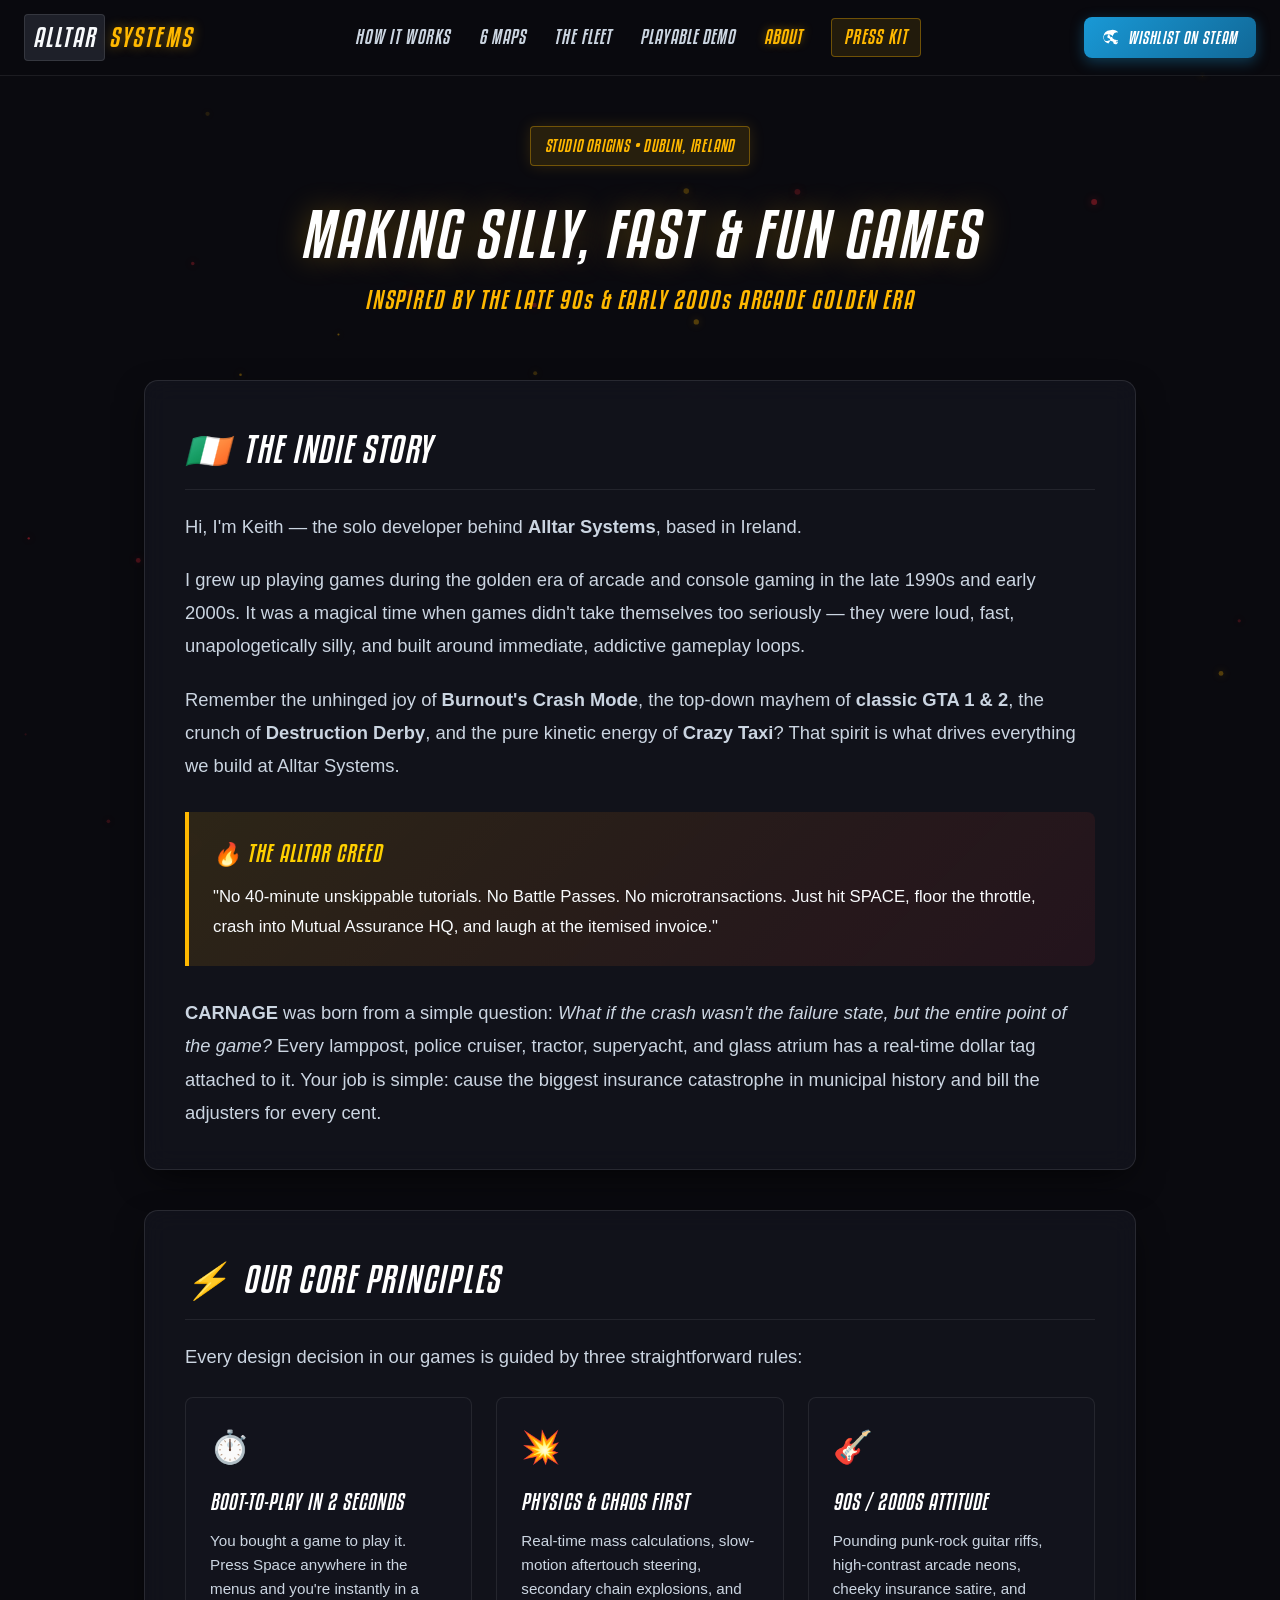
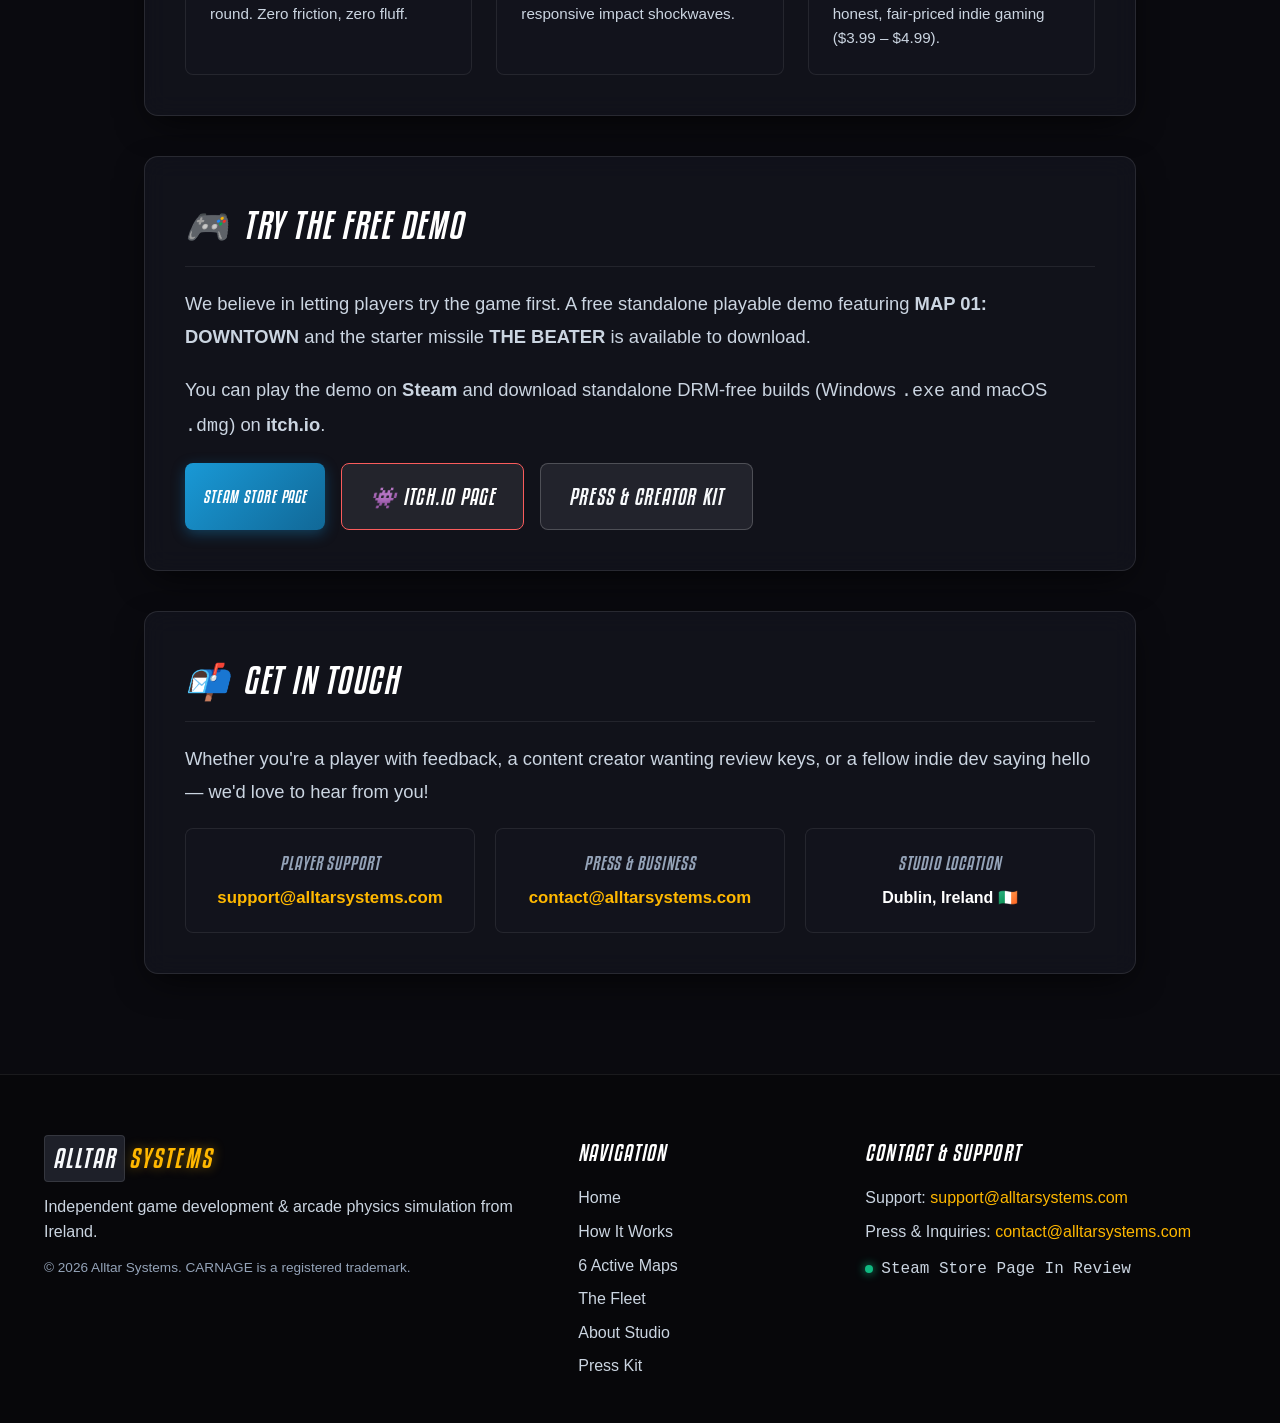
==== about.html @ b7ab9cb7 "Update site: 6 active maps, Downtown/Beater demo details, and new About page" ====
<!DOCTYPE html>
<html lang="en">
<head>
  <meta charset="UTF-8">
  <meta name="viewport" content="width=device-width, initial-scale=1.0">
  <title>About Alltar Systems — Independent Game Studio | Ireland</title>
  <meta name="description" content="Alltar Systems is an independent game studio based in Ireland creating silly, high-velocity, fun arcade games inspired by the golden era of the late 90s and early 2000s.">
  
  <!-- Open Graph / Social Meta -->
  <meta property="og:type" content="website">
  <meta property="og:url" content="https://alltarsystems.com/about.html">
  <meta property="og:title" content="About Alltar Systems — Indie Arcade Game Development in Ireland">
  <meta property="og:description" content="Making silly, nostalgic, high-velocity destruction games inspired by the late 90s and early 2000s.">
  <meta property="og:image" content="assets/screenshots/steam_shot_01_downtown_smash.png">
  
  <!-- Favicon & App Icons -->
  <link rel="icon" type="image/png" href="assets/icon.png">
  <link rel="apple-touch-icon" href="assets/icon.png">
  
  <link rel="stylesheet" href="styles.css">
  <style>
    .about-container {
      max-width: 1040px;
      margin: 50px auto 100px;
      padding: 0 24px;
      position: relative;
      z-index: 1;
    }

    .about-hero {
      text-align: center;
      margin-bottom: 60px;
    }

    .about-title {
      font-size: 3.8rem;
      line-height: 1.05;
      margin: 16px 0;
      color: #fff;
      text-shadow: 0 0 30px rgba(255, 184, 0, 0.3);
    }

    .about-tagline {
      font-family: var(--font-display);
      font-size: 1.5rem;
      font-style: italic;
      color: var(--accent-gold);
      letter-spacing: 0.08em;
      margin-bottom: 20px;
    }

    .about-card {
      background: var(--bg-card);
      border: 1px solid rgba(255, 255, 255, 0.1);
      border-radius: var(--radius-lg);
      padding: 40px;
      margin-bottom: 40px;
      box-shadow: var(--shadow-card);
      backdrop-filter: blur(12px);
    }

    .about-card h2 {
      font-size: 2.2rem;
      color: #fff;
      margin-bottom: 20px;
      display: flex;
      align-items: center;
      gap: 12px;
      border-bottom: 1px solid rgba(255, 255, 255, 0.08);
      padding-bottom: 12px;
    }

    .about-card p {
      color: var(--text-muted);
      font-size: 1.15rem;
      line-height: 1.8;
      margin-bottom: 20px;
    }

    .about-card p:last-child {
      margin-bottom: 0;
    }

    .retro-callout {
      background: linear-gradient(135deg, rgba(255, 184, 0, 0.12), rgba(255, 42, 58, 0.08));
      border-left: 4px solid var(--accent-gold);
      border-radius: 0 var(--radius-md) var(--radius-md) 0;
      padding: 24px;
      margin: 30px 0;
    }

    .retro-callout h3 {
      font-size: 1.4rem;
      color: var(--accent-yellow);
      margin-bottom: 10px;
    }

    .retro-callout p {
      font-size: 1.05rem;
      color: var(--text-main);
      margin: 0;
    }

    .values-grid {
      display: grid;
      grid-template-columns: repeat(auto-fit, minmax(280px, 1fr));
      gap: 24px;
      margin-top: 24px;
    }

    .value-box {
      background: var(--bg-surface);
      border: 1px solid rgba(255, 255, 255, 0.08);
      border-radius: var(--radius-md);
      padding: 24px;
      transition: transform 0.2s ease, border-color 0.2s ease;
    }

    .value-box:hover {
      transform: translateY(-4px);
      border-color: var(--accent-gold);
    }

    .value-icon {
      font-size: 2rem;
      margin-bottom: 12px;
      display: inline-block;
    }

    .value-box h4 {
      font-size: 1.3rem;
      color: #fff;
      margin-bottom: 10px;
    }

    .value-box p {
      font-size: 0.95rem;
      color: var(--text-muted);
      line-height: 1.6;
      margin: 0;
    }

    .contact-grid {
      display: grid;
      grid-template-columns: repeat(auto-fit, minmax(220px, 1fr));
      gap: 20px;
      margin-top: 20px;
    }

    .contact-card {
      background: var(--bg-surface);
      border: 1px solid rgba(255, 255, 255, 0.08);
      border-radius: var(--radius-md);
      padding: 20px;
      text-align: center;
    }

    .contact-card h4 {
      font-size: 1.1rem;
      color: var(--text-dim);
      margin-bottom: 8px;
    }

    .contact-card a {
      color: var(--accent-gold);
      font-weight: 600;
      font-size: 1.05rem;
      text-decoration: none;
    }

    .contact-card a:hover {
      text-decoration: underline;
    }

    @media (max-width: 768px) {
      .about-title { font-size: 2.6rem; }
      .about-card { padding: 24px; }
      .about-card h2 { font-size: 1.7rem; }
    }
  </style>
</head>
<body>

  <!-- Ambient Particle Canvas -->
  <canvas id="ambient-canvas"></canvas>

  <!-- Navigation Bar -->
  <header class="site-header">
    <div class="nav-container">
      <a href="index.html" class="brand-logo">
        <span class="logo-studio">ALLTAR</span><span class="logo-systems">SYSTEMS</span>
      </a>

      <nav class="nav-links">
        <a href="index.html#how-it-works">How It Works</a>
        <a href="index.html#districts">6 Maps</a>
        <a href="index.html#garage">The Fleet</a>
        <a href="index.html#demo">Playable Demo</a>
        <a href="about.html" style="color: var(--accent-gold); text-shadow: 0 0 10px var(--accent-gold-glow);">About</a>
        <a href="presskit.html" class="nav-press">Press Kit</a>
      </nav>

      <div class="nav-cta">
        <a href="https://store.steampowered.com/app/1288244" target="_blank" rel="noopener" class="btn btn-steam-small">
          <svg class="steam-icon" viewBox="0 0 24 24" width="16" height="16" fill="currentColor">
            <path d="M12 2a10 10 0 0 0-10 10c0 4.7 3.2 8.6 7.6 9.7l2.8-4.1c-.2-.5-.3-1-.3-1.6 0-.3 0-.6.1-.9L8 12.8A3.6 3.6 0 0 1 8 12a3.8 3.8 0 0 1 3.8-3.8c2.1 0 3.8 1.7 3.8 3.8 0 .5-.1 1-.3 1.5l3.9 2.7c.3-.1.6-.2 1-.2 1.9 0 3.5 1.6 3.5 3.5 0 1.9-1.6 3.5-3.5 3.5a3.5 3.5 0 0 1-3.5-3.5v-.3L10.7 17a4.9 4.9 0 0 1-2.9 1 5 5 0 0 1-5-5 5 5 0 0 1 5-5c2.6 0 4.8 2 5 4.6l3.5-2.4c.1-.4.2-.7.4-1.1a5.9 5.9 0 0 1 5.8-4.1 6 6 0 0 1 6 6c0 3.2-2.5 5.8-5.6 6l-2.4 3.5A10 10 0 0 0 12 2z"/>
          </svg>
          Wishlist on Steam
        </a>
      </div>
    </div>
  </header>

  <main class="about-container">
    <div class="about-hero">
      <div class="badge-tag">STUDIO ORIGINS • DUBLIN, IRELAND</div>
      <h1 class="about-title">MAKING SILLY, FAST & FUN GAMES</h1>
      <p class="about-tagline">INSPIRED BY THE LATE 90s & EARLY 2000s ARCADE GOLDEN ERA</p>
    </div>

    <!-- The Story -->
    <article class="about-card">
      <h2><span>🇮🇪</span> THE INDIE STORY</h2>
      <p>
        Hi, I'm Keith — the solo developer behind <strong>Alltar Systems</strong>, based in Ireland.
      </p>
      <p>
        I grew up playing games during the golden era of arcade and console gaming in the late 1990s and early 2000s. It was a magical time when games didn't take themselves too seriously — they were loud, fast, unapologetically silly, and built around immediate, addictive gameplay loops.
      </p>
      <p>
        Remember the unhinged joy of <strong>Burnout's Crash Mode</strong>, the top-down mayhem of <strong>classic GTA 1 & 2</strong>, the crunch of <strong>Destruction Derby</strong>, and the pure kinetic energy of <strong>Crazy Taxi</strong>? That spirit is what drives everything we build at Alltar Systems.
      </p>

      <div class="retro-callout">
        <h3>🔥 THE ALLTAR CREED</h3>
        <p>
          "No 40-minute unskippable tutorials. No Battle Passes. No microtransactions. Just hit SPACE, floor the throttle, crash into Mutual Assurance HQ, and laugh at the itemised invoice."
        </p>
      </div>

      <p>
        <strong>CARNAGE</strong> was born from a simple question: <em>What if the crash wasn't the failure state, but the entire point of the game?</em> Every lamppost, police cruiser, tractor, superyacht, and glass atrium has a real-time dollar tag attached to it. Your job is simple: cause the biggest insurance catastrophe in municipal history and bill the adjusters for every cent.
      </p>
    </article>

    <!-- Core Philosophy Grid -->
    <section class="about-card">
      <h2><span>⚡</span> OUR CORE PRINCIPLES</h2>
      <p>Every design decision in our games is guided by three straightforward rules:</p>

      <div class="values-grid">
        <div class="value-box">
          <div class="value-icon">⏱️</div>
          <h4>BOOT-TO-PLAY IN 2 SECONDS</h4>
          <p>You bought a game to play it. Press Space anywhere in the menus and you're instantly in a round. Zero friction, zero fluff.</p>
        </div>

        <div class="value-box">
          <div class="value-icon">💥</div>
          <h4>PHYSICS & CHAOS FIRST</h4>
          <p>Real-time mass calculations, slow-motion aftertouch steering, secondary chain explosions, and responsive impact shockwaves.</p>
        </div>

        <div class="value-box">
          <div class="value-icon">🎸</div>
          <h4>90s / 2000s ATTITUDE</h4>
          <p>Pounding punk-rock guitar riffs, high-contrast arcade neons, cheeky insurance satire, and honest, fair-priced indie gaming ($3.99 – $4.99).</p>
        </div>
      </div>
    </section>

    <!-- Playable Demo Info -->
    <section class="about-card">
      <h2><span>🎮</span> TRY THE FREE DEMO</h2>
      <p>
        We believe in letting players try the game first. A free standalone playable demo featuring <strong>MAP 01: DOWNTOWN</strong> and the starter missile <strong>THE BEATER</strong> is available to download.
      </p>
      <p>
        You can play the demo on <strong>Steam</strong> and download standalone DRM-free builds (Windows <code>.exe</code> and macOS <code>.dmg</code>) on <strong>itch.io</strong>.
      </p>
      <div style="display: flex; gap: 16px; margin-top: 20px; flex-wrap: wrap;">
        <a href="https://store.steampowered.com/app/1288244" target="_blank" rel="noopener" class="btn btn-steam-small">
          Steam Store Page
        </a>
        <a href="https://alltarsystems.itch.io/carnage" target="_blank" rel="noopener" class="btn btn-secondary" style="border-color: #fa5c5c; color: #fff;">
          👾 itch.io Page
        </a>
        <a href="presskit.html" class="btn btn-secondary">
          Press & Creator Kit
        </a>
      </div>
    </section>

    <!-- Studio Contact -->
    <section class="about-card">
      <h2><span>📬</span> GET IN TOUCH</h2>
      <p>Whether you're a player with feedback, a content creator wanting review keys, or a fellow indie dev saying hello — we'd love to hear from you!</p>

      <div class="contact-grid">
        <div class="contact-card">
          <h4>Player Support</h4>
          <a href="mailto:support@alltarsystems.com">support@alltarsystems.com</a>
        </div>
        <div class="contact-card">
          <h4>Press & Business</h4>
          <a href="mailto:contact@alltarsystems.com">contact@alltarsystems.com</a>
        </div>
        <div class="contact-card">
          <h4>Studio Location</h4>
          <span style="color: #fff; font-weight: 600;">Dublin, Ireland 🇮🇪</span>
        </div>
      </div>
    </section>
  </main>

  <!-- Footer -->
  <footer class="site-footer">
    <div class="container footer-content">
      <div class="footer-brand">
        <div class="brand-logo">
          <span class="logo-studio">ALLTAR</span><span class="logo-systems">SYSTEMS</span>
        </div>
        <p class="footer-tagline">Independent game development & arcade physics simulation from Ireland.</p>
        <p class="footer-legal">© 2026 Alltar Systems. CARNAGE is a registered trademark.</p>
      </div>

      <div class="footer-links">
        <h4>Navigation</h4>
        <a href="index.html">Home</a>
        <a href="index.html#how-it-works">How It Works</a>
        <a href="index.html#districts">6 Active Maps</a>
        <a href="index.html#garage">The Fleet</a>
        <a href="about.html">About Studio</a>
        <a href="presskit.html">Press Kit</a>
      </div>

      <div class="footer-contact">
        <h4>Contact & Support</h4>
        <p>Support: <a href="mailto:support@alltarsystems.com">support@alltarsystems.com</a></p>
        <p>Press & Inquiries: <a href="mailto:contact@alltarsystems.com">contact@alltarsystems.com</a></p>
        <p class="status-indicator"><span class="status-dot"></span> Steam Store Page In Review</p>
      </div>
    </div>
  </footer>

  <script src="script.js"></script>
</body>
</html>
---- styles.css ----
/* ==========================================================================
   CARNAGE & ALLTAR SYSTEMS — Master Stylesheet
   Burnout 3: Takedown High-Octane Arcade Aesthetic (Kenyan Coffee)
   ========================================================================== */

/* Local & Web Font Declarations */
@font-face {
  font-family: 'Kenyan Coffee';
  src: url('assets/fonts/Kenyan Coffee Rg It.otf') format('opentype');
  font-weight: 700;
  font-style: italic;
  font-display: swap;
}

@import url('https://fonts.cdnfonts.com/css/kenyan-coffee');
@import url('https://fonts.googleapis.com/css2?family=Chakra+Petch:ital,wght@0,400;0,600;0,700;1,700&family=Inter:wght@300;400;500;600;700;800&family=JetBrains+Mono:wght@400;700;800&display=swap');

:root {
  --bg-primary: #0a0a0f;
  --bg-surface: #12131c;
  --bg-surface-hover: #191b26;
  --bg-card: rgba(18, 19, 28, 0.9);
  --bg-glass: rgba(15, 16, 24, 0.85);
  
  --accent-gold: #ffb800;
  --accent-gold-glow: rgba(255, 184, 0, 0.45);
  --accent-yellow: #ffd000;
  --accent-red: #ff2a3a;
  --accent-red-glow: rgba(255, 42, 58, 0.4);
  --accent-steam: #66c0f4;
  --accent-steam-btn: #1999d6;
  --accent-green: #10b981;
  
  --text-main: #f8fafc;
  --text-muted: #cbd5e1;
  --text-dim: #94a3b8;
  
  --font-display: 'Kenyan Coffee', 'Chakra Petch', 'Impact', sans-serif;
  --font-body: 'Inter', -apple-system, BlinkMacSystemFont, sans-serif;
  --font-mono: 'JetBrains Mono', monospace;
  
  --radius-sm: 4px;
  --radius-md: 8px;
  --radius-lg: 14px;
  --radius-xl: 20px;
  
  --shadow-card: 0 12px 36px -10px rgba(0, 0, 0, 0.8);
  --shadow-glow-red: 0 0 30px var(--accent-red-glow);
  --shadow-glow-gold: 0 0 30px var(--accent-gold-glow);
}

/* Reset & Base Setup */
*, *::before, *::after {
  box-sizing: border-box;
  margin: 0;
  padding: 0;
}

html {
  scroll-behavior: smooth;
  background-color: var(--bg-primary);
  color: var(--text-main);
  font-family: var(--font-body);
  line-height: 1.6;
}

body {
  overflow-x: hidden;
  position: relative;
  min-height: 100vh;
}

/* Ambient Canvas */
#ambient-canvas {
  position: fixed;
  top: 0;
  left: 0;
  width: 100vw;
  height: 100vh;
  pointer-events: none;
  z-index: 0;
  opacity: 0.5;
}

/* Typography Helpers - Burnout 3 Slanted Arcade Style */
h1, h2, h3, h4, .brand-logo, .badge-tag, .btn, .section-badge, .district-header, .receipt-brand, .receipt-stamp, .step-num, .garage-badge {
  font-family: var(--font-display);
  font-style: italic;
  letter-spacing: 0.05em;
  font-weight: 700;
  text-transform: uppercase;
}

a {
  color: inherit;
  text-decoration: none;
  transition: all 0.2s ease;
}

.container {
  max-width: 1240px;
  margin: 0 auto;
  padding: 0 24px;
  position: relative;
  z-index: 1;
}

/* ==========================================================================
   Header & Navigation
   ========================================================================== */
.site-header {
  position: sticky;
  top: 0;
  width: 100%;
  background: rgba(10, 10, 15, 0.92);
  backdrop-filter: blur(14px);
  -webkit-backdrop-filter: blur(14px);
  border-bottom: 1px solid rgba(255, 255, 255, 0.08);
  z-index: 100;
  padding: 14px 0;
}

.nav-container {
  max-width: 1280px;
  margin: 0 auto;
  padding: 0 24px;
  display: flex;
  align-items: center;
  justify-content: space-between;
}

.brand-logo {
  display: flex;
  align-items: center;
  font-size: 1.6rem;
  letter-spacing: 0.08em;
  font-style: italic;
}

.logo-studio {
  color: var(--text-main);
  padding: 2px 8px;
  background: #1e2029;
  border-radius: var(--radius-sm);
  margin-right: 4px;
  border: 1px solid rgba(255,255,255,0.1);
}

.logo-systems {
  color: var(--accent-gold);
  text-shadow: 0 0 12px var(--accent-gold-glow);
}

.nav-links {
  display: flex;
  gap: 28px;
  align-items: center;
}

.nav-links a {
  font-family: var(--font-display);
  font-style: italic;
  font-size: 1.15rem;
  letter-spacing: 0.06em;
  color: var(--text-muted);
  text-transform: uppercase;
}

.nav-links a:hover {
  color: var(--accent-gold);
  text-shadow: 0 0 10px var(--accent-gold-glow);
}

.nav-press {
  padding: 4px 12px;
  border: 1px solid rgba(255, 184, 0, 0.35);
  border-radius: var(--radius-sm);
  color: var(--accent-gold) !important;
  background: rgba(255, 184, 0, 0.1);
}

/* ==========================================================================
   Buttons & CTAs
   ========================================================================== */
.btn {
  display: inline-flex;
  align-items: center;
  justify-content: center;
  gap: 10px;
  font-family: var(--font-display);
  font-style: italic;
  font-weight: 700;
  font-size: 1.2rem;
  letter-spacing: 0.06em;
  text-transform: uppercase;
  border-radius: var(--radius-md);
  border: none;
  cursor: pointer;
  padding: 12px 24px;
  transition: transform 0.15s ease, box-shadow 0.2s ease, background-color 0.2s ease;
}

.btn:active {
  transform: scale(0.98);
}

.btn-steam-small {
  background: linear-gradient(135deg, #1999d6 0%, #116897 100%);
  color: #fff;
  padding: 8px 18px;
  font-size: 1rem;
  box-shadow: 0 4px 14px rgba(25, 153, 214, 0.35);
}

.btn-steam-small:hover {
  background: linear-gradient(135deg, #23abed 0%, #157bb3 100%);
  box-shadow: 0 6px 20px rgba(25, 153, 214, 0.55);
  transform: translateY(-2px);
}

.btn-steam-large {
  background: linear-gradient(135deg, #1999d6 0%, #0d547b 100%);
  color: #fff;
  padding: 16px 36px;
  font-size: 1.5rem;
  border-radius: var(--radius-md);
  box-shadow: 0 8px 25px rgba(25, 153, 214, 0.45);
  border: 1px solid rgba(102, 192, 244, 0.4);
}

.btn-steam-large:hover {
  background: linear-gradient(135deg, #2bb7fc 0%, #157cb4 100%);
  box-shadow: 0 10px 30px rgba(25, 153, 214, 0.65);
  transform: translateY(-3px);
}

.btn-secondary {
  background: rgba(255, 255, 255, 0.08);
  border: 1px solid rgba(255, 255, 255, 0.2);
  color: var(--text-main);
  padding: 16px 28px;
  font-size: 1.3rem;
}

.btn-secondary:hover {
  background: rgba(255, 255, 255, 0.15);
  border-color: rgba(255, 255, 255, 0.35);
  transform: translateY(-3px);
}

/* ==========================================================================
   Hero Section
   ========================================================================== */
.hero-section {
  padding: 70px 24px 90px;
  max-width: 1280px;
  margin: 0 auto;
  display: grid;
  grid-template-columns: 1.15fr 0.85fr;
  gap: 50px;
  align-items: center;
  position: relative;
  z-index: 1;
}

.hero-content {
  display: flex;
  flex-direction: column;
  align-items: flex-start;
}

.badge-tag {
  display: inline-block;
  font-size: 1rem;
  color: var(--accent-gold);
  background: rgba(255, 184, 0, 0.12);
  border: 1px solid rgba(255, 184, 0, 0.35);
  padding: 6px 14px;
  border-radius: var(--radius-sm);
  margin-bottom: 20px;
  box-shadow: 0 0 15px rgba(255, 184, 0, 0.15);
}

.hero-title {
  font-size: clamp(4.5rem, 10vw, 7.5rem);
  line-height: 0.9;
  margin-bottom: 14px;
  letter-spacing: 0.04em;
  font-style: italic;
}

.title-carnage {
  background: linear-gradient(180deg, #ffffff 15%, #ff2a3a 90%);
  -webkit-background-clip: text;
  -webkit-text-fill-color: transparent;
  filter: drop-shadow(0 0 35px var(--accent-red-glow));
}

.hero-tagline {
  font-family: var(--font-display);
  font-style: italic;
  font-size: 1.8rem;
  font-weight: 700;
  color: var(--accent-gold);
  letter-spacing: 0.1em;
  margin-bottom: 18px;
  text-shadow: 0 0 15px var(--accent-gold-glow);
}

.hero-subtitle {
  font-size: 1.2rem;
  color: var(--text-muted);
  line-height: 1.7;
  margin-bottom: 32px;
  max-width: 600px;
}

.highlight-punch {
  display: block;
  margin-top: 8px;
  color: #fff;
  font-weight: 700;
}

.hero-actions {
  display: flex;
  flex-wrap: wrap;
  gap: 16px;
  margin-bottom: 36px;
}

.hero-platforms {
  display: flex;
  align-items: center;
  gap: 10px;
  font-size: 0.9rem;
  color: var(--text-dim);
  flex-wrap: wrap;
}

.platform-chip {
  background: var(--bg-surface);
  border: 1px solid rgba(255, 255, 255, 0.1);
  padding: 4px 12px;
  border-radius: var(--radius-sm);
  color: var(--text-main);
  font-weight: 600;
}

/* Hero Media & Receipt Stack */
.hero-media-wrap {
  display: flex;
  flex-direction: column;
  gap: 20px;
  perspective: 1000px;
}

.hero-gif-card {
  position: relative;
  background: #000;
  border-radius: var(--radius-lg);
  overflow: hidden;
  border: 1px solid rgba(255, 184, 0, 0.4);
  box-shadow: 0 15px 40px rgba(0, 0, 0, 0.8), 0 0 25px rgba(255, 42, 58, 0.25);
}

.hero-gif-img {
  width: 100%;
  display: block;
  aspect-ratio: 16 / 10;
  object-fit: cover;
}

.hero-gif-badge {
  position: absolute;
  top: 12px;
  left: 12px;
  background: rgba(10, 10, 15, 0.88);
  backdrop-filter: blur(8px);
  border: 1px solid var(--accent-gold);
  color: var(--accent-gold);
  font-family: var(--font-display);
  font-style: italic;
  font-size: 0.95rem;
  padding: 4px 12px;
  border-radius: var(--radius-sm);
  letter-spacing: 0.05em;
}

/* Receipt Hologram */
.receipt-card {
  background: #fcfaf5;
  color: #1a1a1a;
  font-family: var(--font-mono);
  padding: 24px 22px;
  border-radius: var(--radius-sm);
  box-shadow: 0 15px 40px rgba(0,0,0,0.8);
  position: relative;
  border: 1px dashed #d1d5db;
  transform: rotate(1.5deg);
  transition: transform 0.3s ease;
}

.receipt-card:hover {
  transform: rotate(0deg) scale(1.01);
}

.receipt-header {
  text-align: center;
  border-bottom: 2px dashed #9ca3af;
  padding-bottom: 12px;
  margin-bottom: 14px;
}

.receipt-brand {
  font-size: 1.45rem;
  color: #111;
}

.receipt-sub {
  font-size: 0.8rem;
  color: #64748b;
  font-weight: 700;
}

.receipt-body {
  font-size: 0.9rem;
}

.receipt-line {
  display: flex;
  justify-content: space-between;
  margin-bottom: 6px;
  font-weight: 600;
}

.receipt-line.highlight {
  font-weight: 800;
  color: #b91c1c;
}

.receipt-divider {
  border-bottom: 2px solid #1a1a1a;
  margin: 12px 0 8px;
}

.receipt-line.total {
  font-size: 1.25rem;
  font-weight: 800;
  color: #000;
}

.receipt-stamp {
  position: absolute;
  bottom: 20px;
  right: 15px;
  border: 3px solid #b91c1c;
  color: #b91c1c;
  font-size: 1.45rem;
  padding: 4px 12px;
  transform: rotate(-10deg);
  border-radius: var(--radius-sm);
  background: rgba(255, 255, 255, 0.95);
  box-shadow: 0 0 12px rgba(185, 28, 28, 0.25);
}

/* ==========================================================================
   Section Global Headers
   ========================================================================== */
.section {
  padding: 85px 0;
  position: relative;
  z-index: 1;
}

.section-badge {
  color: var(--accent-gold);
  font-size: 1.15rem;
  letter-spacing: 0.1em;
  margin-bottom: 8px;
}

.section-title {
  font-size: clamp(2.5rem, 5vw, 3.8rem);
  line-height: 1;
  margin-bottom: 14px;
}

.section-subtitle {
  font-size: 1.2rem;
  color: var(--text-muted);
  max-width: 720px;
  margin-bottom: 48px;
  line-height: 1.6;
}

/* ==========================================================================
   3-Step Game Loop Section
   ========================================================================== */
.loop-grid {
  display: grid;
  grid-template-columns: repeat(auto-fit, minmax(300px, 1fr));
  gap: 24px;
  margin-bottom: 60px;
}

.loop-card {
  background: var(--bg-card);
  border: 1px solid rgba(255, 255, 255, 0.08);
  border-radius: var(--radius-lg);
  padding: 32px 28px;
  position: relative;
  transition: transform 0.25s ease, border-color 0.25s ease;
}

.loop-card:hover {
  transform: translateY(-5px);
  border-color: var(--accent-gold);
  box-shadow: 0 15px 30px rgba(0, 0, 0, 0.6);
}

.step-num {
  font-size: 2.2rem;
  color: var(--accent-gold);
  line-height: 1;
  margin-bottom: 12px;
}

.loop-card h3 {
  font-size: 1.55rem;
  color: #fff;
  margin-bottom: 12px;
}

.loop-card p {
  color: var(--text-muted);
  font-size: 1rem;
  line-height: 1.6;
}

/* ==========================================================================
   Pillars Grid (With Gameplay GIFs)
   ========================================================================== */
.pillars-grid {
  display: grid;
  grid-template-columns: repeat(auto-fit, minmax(320px, 1fr));
  gap: 28px;
}

.pillar-card {
  background: var(--bg-card);
  border: 1px solid rgba(255, 255, 255, 0.08);
  padding: 20px;
  border-radius: var(--radius-lg);
  transition: transform 0.25s ease, border-color 0.25s ease, box-shadow 0.25s ease;
  display: flex;
  flex-direction: column;
}

.pillar-card:hover {
  transform: translateY(-5px);
  border-color: rgba(255, 184, 0, 0.4);
  background: var(--bg-surface-hover);
  box-shadow: 0 15px 30px rgba(0, 0, 0, 0.6), 0 0 20px rgba(255, 184, 0, 0.15);
}

.pillar-media {
  width: 100%;
  border-radius: var(--radius-md);
  overflow: hidden;
  margin-bottom: 18px;
  background: #000;
  border: 1px solid rgba(255, 255, 255, 0.06);
  aspect-ratio: 16 / 10;
}

.pillar-gif {
  width: 100%;
  height: 100%;
  object-fit: cover;
  display: block;
}

.pillar-card h3 {
  font-size: 1.6rem;
  margin-bottom: 10px;
  color: #fff;
  line-height: 1.1;
}

.pillar-card p {
  color: var(--text-muted);
  font-size: 1.02rem;
  line-height: 1.6;
}

/* ==========================================================================
   Garage Showcase (Screenshot-First)
   ========================================================================== */
.garage-feature-card {
  background: var(--bg-card);
  border: 1px solid rgba(255, 255, 255, 0.1);
  border-radius: var(--radius-xl);
  overflow: hidden;
  display: grid;
  grid-template-columns: 1.1fr 0.9fr;
  box-shadow: var(--shadow-card);
  align-items: center;
}

.garage-feature-media {
  position: relative;
  background: #000;
  height: 100%;
  min-height: 380px;
}

.garage-feature-img {
  width: 100%;
  height: 100%;
  object-fit: cover;
  display: block;
}

.garage-media-tag {
  position: absolute;
  bottom: 16px;
  left: 16px;
  background: rgba(10, 10, 15, 0.88);
  backdrop-filter: blur(8px);
  border: 1px solid var(--accent-gold);
  color: var(--accent-gold);
  font-family: var(--font-display);
  font-style: italic;
  font-size: 0.95rem;
  padding: 6px 14px;
  border-radius: var(--radius-sm);
}

.garage-feature-details {
  padding: 40px 36px;
}

.garage-badge {
  color: var(--accent-gold);
  font-size: 1rem;
  margin-bottom: 8px;
}

.garage-feature-details h3 {
  font-size: 2.2rem;
  color: #fff;
  margin-bottom: 16px;
  line-height: 1.1;
}

.garage-feature-details p {
  color: var(--text-muted);
  font-size: 1.05rem;
  line-height: 1.6;
  margin-bottom: 20px;
}

.fleet-highlights {
  list-style: none;
  margin-bottom: 28px;
  display: flex;
  flex-direction: column;
  gap: 12px;
}

.fleet-highlights li {
  font-size: 1rem;
  color: var(--text-muted);
  line-height: 1.5;
  padding-left: 20px;
  position: relative;
}

.fleet-highlights li::before {
  content: '⚡';
  position: absolute;
  left: 0;
  top: 0;
  color: var(--accent-gold);
}

.fleet-highlights strong {
  color: #fff;
}

.fleet-highlights em {
  color: var(--accent-yellow);
}

/* ==========================================================================
   Districts / Campaign Section (With Gameplay GIFs)
   ========================================================================== */
.districts-grid {
  display: grid;
  grid-template-columns: repeat(auto-fit, minmax(340px, 1fr));
  gap: 28px;
}

.district-card {
  background: var(--bg-card);
  border: 1px solid rgba(255, 255, 255, 0.08);
  border-radius: var(--radius-lg);
  overflow: hidden;
  transition: transform 0.25s ease, border-color 0.25s ease;
  display: flex;
  flex-direction: column;
}

.district-card:hover {
  transform: translateY(-5px);
  border-color: rgba(255, 42, 58, 0.4);
  box-shadow: 0 15px 30px rgba(0, 0, 0, 0.6), 0 0 25px rgba(255, 42, 58, 0.15);
}

.district-img-wrap {
  width: 100%;
  aspect-ratio: 16 / 10;
  overflow: hidden;
  background: #000;
  position: relative;
}

.district-img {
  width: 100%;
  height: 100%;
  object-fit: cover;
  display: block;
}

.district-content {
  padding: 24px;
}

.district-header {
  color: var(--accent-red);
  font-size: 1.1rem;
  letter-spacing: 0.1em;
  margin-bottom: 6px;
}

.district-card h3 {
  font-size: 1.9rem;
  color: #fff;
  margin-bottom: 12px;
  line-height: 1.1;
}

.district-card p {
  color: var(--text-muted);
  font-size: 1rem;
  line-height: 1.6;
}

.district-card.locked {
  background: rgba(18, 19, 28, 0.6);
  border-style: dashed;
}

.locked-preview {
  position: relative;
}

.blur-bg {
  filter: blur(4px) brightness(0.4);
}

.locked-overlay-text {
  position: absolute;
  inset: 0;
  display: flex;
  flex-direction: column;
  align-items: center;
  justify-content: center;
  gap: 8px;
  text-align: center;
  padding: 20px;
}

.locked-icon {
  font-size: 2.2rem;
}

.locked-overlay-text h4 {
  font-size: 1.4rem;
  color: var(--accent-gold);
}

/* ==========================================================================
   FAQ Section
   ========================================================================== */
.faq-accordion {
  max-width: 840px;
  display: flex;
  flex-direction: column;
  gap: 14px;
}

.faq-item {
  background: var(--bg-card);
  border: 1px solid rgba(255, 255, 255, 0.08);
  border-radius: var(--radius-md);
  overflow: hidden;
}

.faq-question {
  width: 100%;
  padding: 20px 24px;
  text-align: left;
  background: none;
  border: none;
  color: #fff;
  font-family: var(--font-display);
  font-style: italic;
  font-size: 1.45rem;
  cursor: pointer;
  display: flex;
  justify-content: space-between;
  align-items: center;
  transition: color 0.2s ease;
}

.faq-question:hover {
  color: var(--accent-gold);
}

.faq-answer {
  padding: 0 24px 20px;
  color: var(--text-muted);
  font-size: 1.05rem;
  line-height: 1.7;
}

/* ==========================================================================
   CTA Banner
   ========================================================================== */
.cta-banner {
  padding: 80px 0 100px;
}

.cta-box {
  background: linear-gradient(135deg, rgba(255, 42, 58, 0.15) 0%, rgba(255, 184, 0, 0.15) 100%);
  border: 1px solid rgba(255, 184, 0, 0.4);
  border-radius: var(--radius-xl);
  padding: 60px 40px;
  text-align: center;
  box-shadow: 0 20px 50px rgba(0, 0, 0, 0.8), 0 0 35px var(--accent-red-glow);
}

.cta-box h2 {
  font-size: clamp(2.5rem, 5vw, 4.2rem);
  margin-bottom: 16px;
}

.cta-box p {
  color: var(--text-muted);
  font-size: 1.25rem;
  max-width: 620px;
  margin: 0 auto 36px;
}

/* ==========================================================================
   Footer
   ========================================================================== */
.site-footer {
  border-top: 1px solid rgba(255, 255, 255, 0.08);
  background: #07070a;
  padding: 60px 0 40px;
}

.footer-content {
  display: grid;
  grid-template-columns: 2fr 1fr 1.5fr;
  gap: 40px;
}

.footer-brand .brand-logo {
  margin-bottom: 12px;
}

.footer-tagline {
  color: var(--text-muted);
  font-size: 1rem;
  margin-bottom: 12px;
}

.footer-legal {
  color: var(--text-dim);
  font-size: 0.85rem;
}

.footer-links h4, .footer-contact h4 {
  font-size: 1.35rem;
  color: #fff;
  margin-bottom: 16px;
}

.footer-links a {
  display: block;
  color: var(--text-muted);
  margin-bottom: 8px;
  font-size: 1rem;
}

.footer-links a:hover {
  color: var(--accent-gold);
}

.footer-contact p {
  color: var(--text-muted);
  margin-bottom: 8px;
  font-size: 1rem;
}

.footer-contact a {
  color: var(--accent-gold);
}

.status-indicator {
  display: flex;
  align-items: center;
  gap: 8px;
  font-family: var(--font-mono);
  font-size: 0.9rem;
  color: var(--text-muted);
  margin-top: 12px;
}

.status-dot {
  width: 8px;
  height: 8px;
  border-radius: 50%;
  background: var(--accent-green);
  box-shadow: 0 0 10px var(--accent-green);
}

/* Responsive Breakpoints */
@media (max-width: 960px) {
  .hero-section {
    grid-template-columns: 1fr;
    gap: 40px;
  }
  .garage-feature-card {
    grid-template-columns: 1fr;
  }
  .footer-content {
    grid-template-columns: 1fr;
  }
}
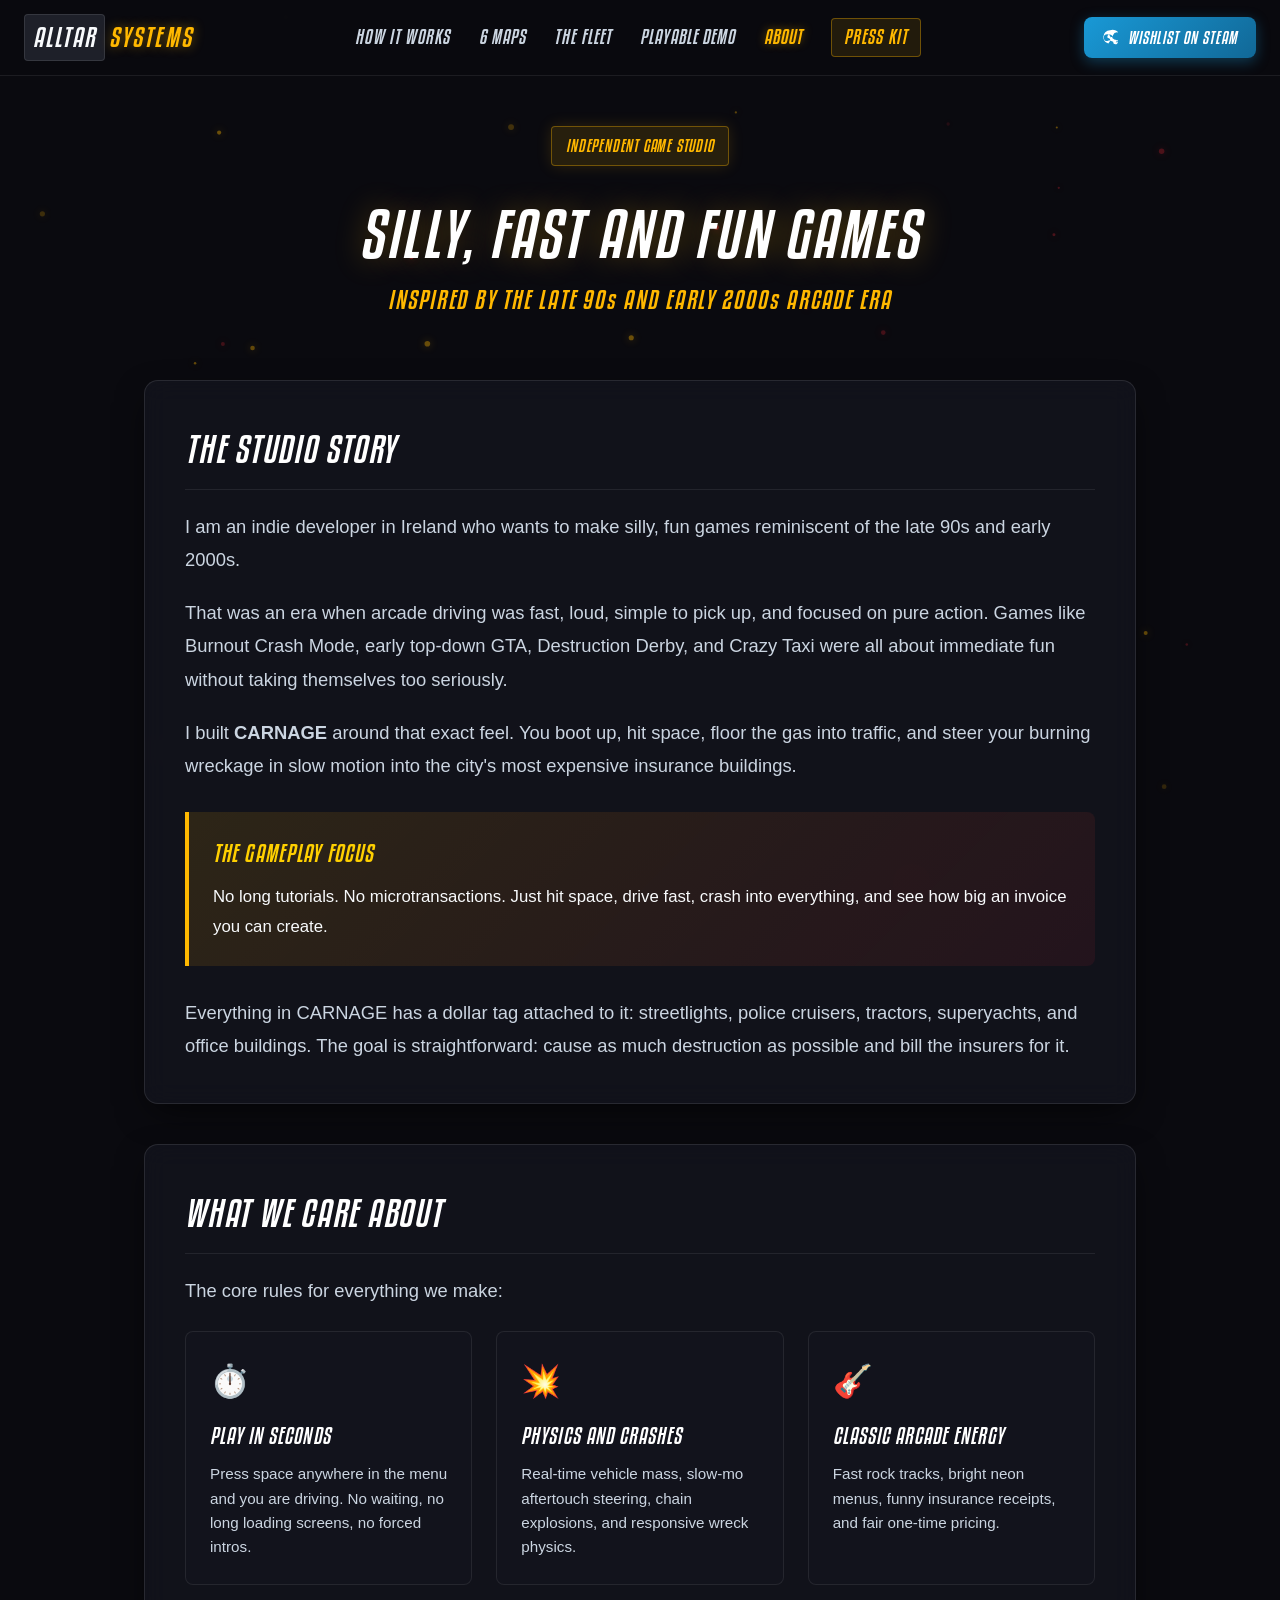
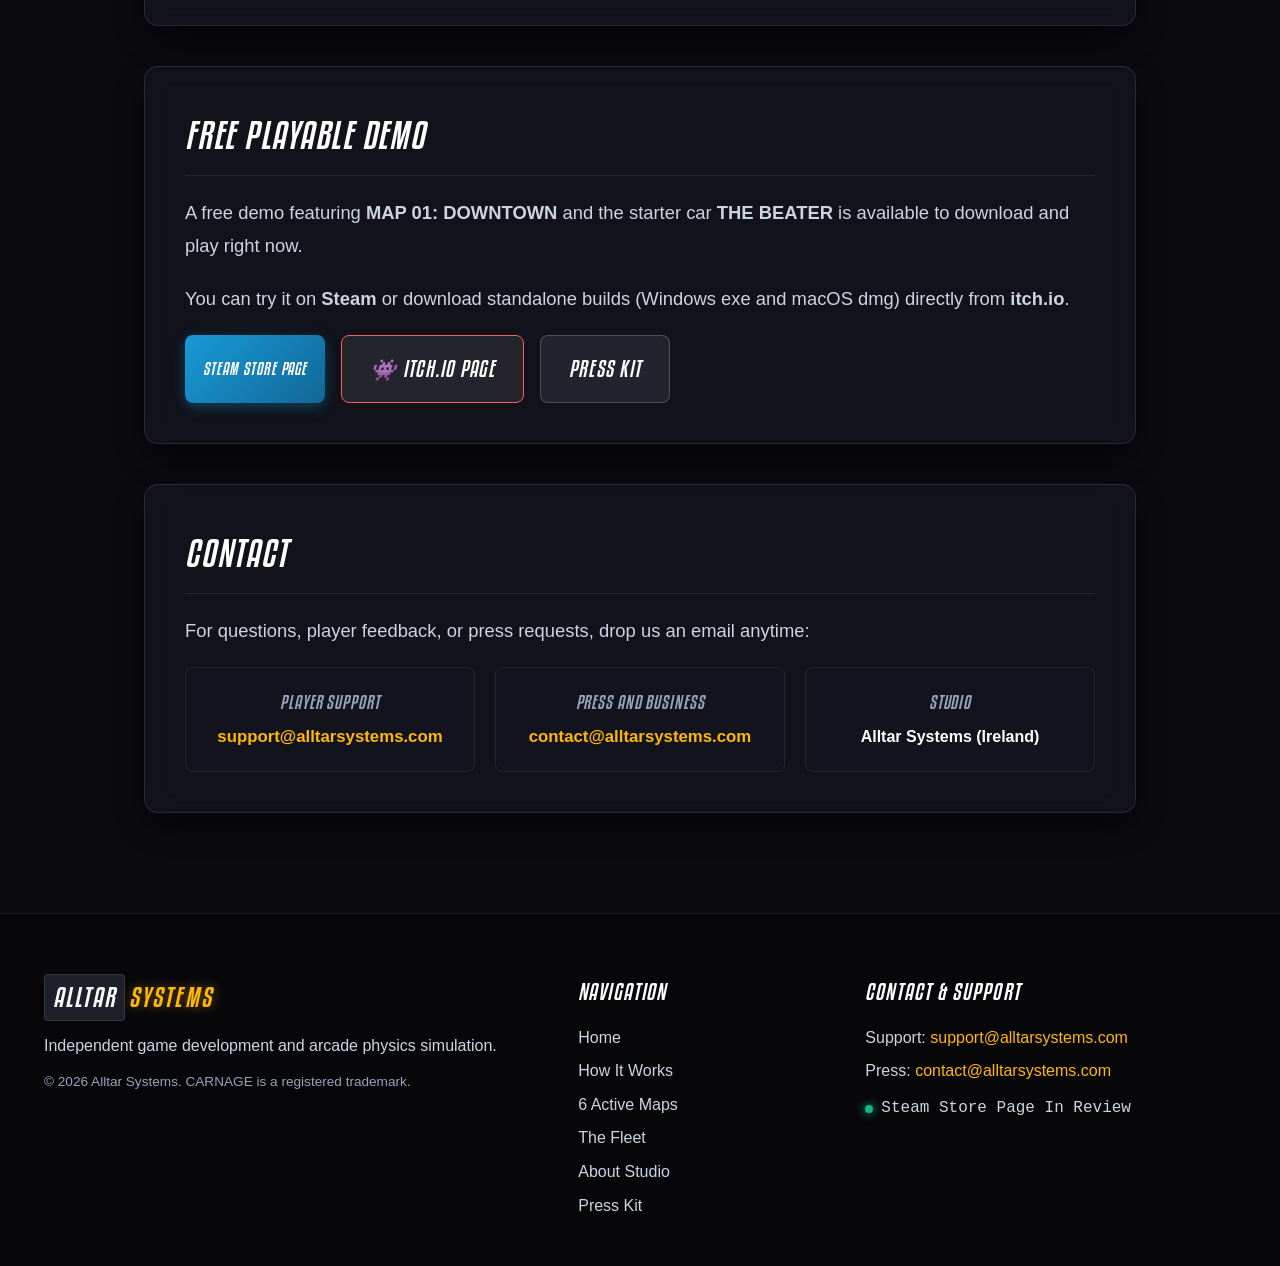
==== commit 569e5975: "Refine copy: natural human voice, neutral tone, removed all dashes" ====
--- a/about.html
+++ b/about.html
@@ -3,14 +3,14 @@
 <head>
   <meta charset="UTF-8">
   <meta name="viewport" content="width=device-width, initial-scale=1.0">
-  <title>About Alltar Systems — Independent Game Studio | Ireland</title>
-  <meta name="description" content="Alltar Systems is an independent game studio based in Ireland creating silly, high-velocity, fun arcade games inspired by the golden era of the late 90s and early 2000s.">
+  <title>About Alltar Systems | Independent Game Studio</title>
+  <meta name="description" content="Alltar Systems is an independent game studio created by Keith, an indie developer in Ireland making silly, fun arcade games inspired by the late 90s and early 2000s.">
   
   <!-- Open Graph / Social Meta -->
   <meta property="og:type" content="website">
   <meta property="og:url" content="https://alltarsystems.com/about.html">
-  <meta property="og:title" content="About Alltar Systems — Indie Arcade Game Development in Ireland">
-  <meta property="og:description" content="Making silly, nostalgic, high-velocity destruction games inspired by the late 90s and early 2000s.">
+  <meta property="og:title" content="About Alltar Systems | Indie Arcade Game Development">
+  <meta property="og:description" content="Making silly, fun, fast destruction games inspired by the late 90s and early 2000s.">
   <meta property="og:image" content="assets/screenshots/steam_shot_01_downtown_smash.png">
   
   <!-- Favicon & App Icons -->
@@ -213,70 +213,70 @@
 
   <main class="about-container">
     <div class="about-hero">
-      <div class="badge-tag">STUDIO ORIGINS • DUBLIN, IRELAND</div>
-      <h1 class="about-title">MAKING SILLY, FAST & FUN GAMES</h1>
-      <p class="about-tagline">INSPIRED BY THE LATE 90s & EARLY 2000s ARCADE GOLDEN ERA</p>
+      <div class="badge-tag">INDEPENDENT GAME STUDIO</div>
+      <h1 class="about-title">SILLY, FAST AND FUN GAMES</h1>
+      <p class="about-tagline">INSPIRED BY THE LATE 90s AND EARLY 2000s ARCADE ERA</p>
     </div>
 
     <!-- The Story -->
     <article class="about-card">
-      <h2><span>🇮🇪</span> THE INDIE STORY</h2>
-      <p>
-        Hi, I'm Keith — the solo developer behind <strong>Alltar Systems</strong>, based in Ireland.
-      </p>
-      <p>
-        I grew up playing games during the golden era of arcade and console gaming in the late 1990s and early 2000s. It was a magical time when games didn't take themselves too seriously — they were loud, fast, unapologetically silly, and built around immediate, addictive gameplay loops.
-      </p>
-      <p>
-        Remember the unhinged joy of <strong>Burnout's Crash Mode</strong>, the top-down mayhem of <strong>classic GTA 1 & 2</strong>, the crunch of <strong>Destruction Derby</strong>, and the pure kinetic energy of <strong>Crazy Taxi</strong>? That spirit is what drives everything we build at Alltar Systems.
+      <h2>THE STUDIO STORY</h2>
+      <p>
+        I am an indie developer in Ireland who wants to make silly, fun games reminiscent of the late 90s and early 2000s.
+      </p>
+      <p>
+        That was an era when arcade driving was fast, loud, simple to pick up, and focused on pure action. Games like Burnout Crash Mode, early top-down GTA, Destruction Derby, and Crazy Taxi were all about immediate fun without taking themselves too seriously.
+      </p>
+      <p>
+        I built <strong>CARNAGE</strong> around that exact feel. You boot up, hit space, floor the gas into traffic, and steer your burning wreckage in slow motion into the city's most expensive insurance buildings.
       </p>
 
       <div class="retro-callout">
-        <h3>🔥 THE ALLTAR CREED</h3>
+        <h3>THE GAMEPLAY FOCUS</h3>
         <p>
-          "No 40-minute unskippable tutorials. No Battle Passes. No microtransactions. Just hit SPACE, floor the throttle, crash into Mutual Assurance HQ, and laugh at the itemised invoice."
+          No long tutorials. No microtransactions. Just hit space, drive fast, crash into everything, and see how big an invoice you can create.
         </p>
       </div>
 
       <p>
-        <strong>CARNAGE</strong> was born from a simple question: <em>What if the crash wasn't the failure state, but the entire point of the game?</em> Every lamppost, police cruiser, tractor, superyacht, and glass atrium has a real-time dollar tag attached to it. Your job is simple: cause the biggest insurance catastrophe in municipal history and bill the adjusters for every cent.
+        Everything in CARNAGE has a dollar tag attached to it: streetlights, police cruisers, tractors, superyachts, and office buildings. The goal is straightforward: cause as much destruction as possible and bill the insurers for it.
       </p>
     </article>
 
     <!-- Core Philosophy Grid -->
     <section class="about-card">
-      <h2><span>⚡</span> OUR CORE PRINCIPLES</h2>
-      <p>Every design decision in our games is guided by three straightforward rules:</p>
+      <h2>WHAT WE CARE ABOUT</h2>
+      <p>The core rules for everything we make:</p>
 
       <div class="values-grid">
         <div class="value-box">
           <div class="value-icon">⏱️</div>
-          <h4>BOOT-TO-PLAY IN 2 SECONDS</h4>
-          <p>You bought a game to play it. Press Space anywhere in the menus and you're instantly in a round. Zero friction, zero fluff.</p>
+          <h4>PLAY IN SECONDS</h4>
+          <p>Press space anywhere in the menu and you are driving. No waiting, no long loading screens, no forced intros.</p>
         </div>
 
         <div class="value-box">
           <div class="value-icon">💥</div>
-          <h4>PHYSICS & CHAOS FIRST</h4>
-          <p>Real-time mass calculations, slow-motion aftertouch steering, secondary chain explosions, and responsive impact shockwaves.</p>
+          <h4>PHYSICS AND CRASHES</h4>
+          <p>Real-time vehicle mass, slow-mo aftertouch steering, chain explosions, and responsive wreck physics.</p>
         </div>
 
         <div class="value-box">
           <div class="value-icon">🎸</div>
-          <h4>90s / 2000s ATTITUDE</h4>
-          <p>Pounding punk-rock guitar riffs, high-contrast arcade neons, cheeky insurance satire, and honest, fair-priced indie gaming ($3.99 – $4.99).</p>
+          <h4>CLASSIC ARCADE ENERGY</h4>
+          <p>Fast rock tracks, bright neon menus, funny insurance receipts, and fair one-time pricing.</p>
         </div>
       </div>
     </section>
 
     <!-- Playable Demo Info -->
     <section class="about-card">
-      <h2><span>🎮</span> TRY THE FREE DEMO</h2>
-      <p>
-        We believe in letting players try the game first. A free standalone playable demo featuring <strong>MAP 01: DOWNTOWN</strong> and the starter missile <strong>THE BEATER</strong> is available to download.
-      </p>
-      <p>
-        You can play the demo on <strong>Steam</strong> and download standalone DRM-free builds (Windows <code>.exe</code> and macOS <code>.dmg</code>) on <strong>itch.io</strong>.
+      <h2>FREE PLAYABLE DEMO</h2>
+      <p>
+        A free demo featuring <strong>MAP 01: DOWNTOWN</strong> and the starter car <strong>THE BEATER</strong> is available to download and play right now.
+      </p>
+      <p>
+        You can try it on <strong>Steam</strong> or download standalone builds (Windows exe and macOS dmg) directly from <strong>itch.io</strong>.
       </p>
       <div style="display: flex; gap: 16px; margin-top: 20px; flex-wrap: wrap;">
         <a href="https://store.steampowered.com/app/1288244" target="_blank" rel="noopener" class="btn btn-steam-small">
@@ -286,15 +286,15 @@
           👾 itch.io Page
         </a>
         <a href="presskit.html" class="btn btn-secondary">
-          Press & Creator Kit
+          Press Kit
         </a>
       </div>
     </section>
 
     <!-- Studio Contact -->
     <section class="about-card">
-      <h2><span>📬</span> GET IN TOUCH</h2>
-      <p>Whether you're a player with feedback, a content creator wanting review keys, or a fellow indie dev saying hello — we'd love to hear from you!</p>
+      <h2>CONTACT</h2>
+      <p>For questions, player feedback, or press requests, drop us an email anytime:</p>
 
       <div class="contact-grid">
         <div class="contact-card">
@@ -302,12 +302,12 @@
           <a href="mailto:support@alltarsystems.com">support@alltarsystems.com</a>
         </div>
         <div class="contact-card">
-          <h4>Press & Business</h4>
+          <h4>Press and Business</h4>
           <a href="mailto:contact@alltarsystems.com">contact@alltarsystems.com</a>
         </div>
         <div class="contact-card">
-          <h4>Studio Location</h4>
-          <span style="color: #fff; font-weight: 600;">Dublin, Ireland 🇮🇪</span>
+          <h4>Studio</h4>
+          <span style="color: #fff; font-weight: 600;">Alltar Systems (Ireland)</span>
         </div>
       </div>
     </section>
@@ -320,7 +320,7 @@
         <div class="brand-logo">
           <span class="logo-studio">ALLTAR</span><span class="logo-systems">SYSTEMS</span>
         </div>
-        <p class="footer-tagline">Independent game development & arcade physics simulation from Ireland.</p>
+        <p class="footer-tagline">Independent game development and arcade physics simulation.</p>
         <p class="footer-legal">© 2026 Alltar Systems. CARNAGE is a registered trademark.</p>
       </div>
 
@@ -337,7 +337,7 @@
       <div class="footer-contact">
         <h4>Contact & Support</h4>
         <p>Support: <a href="mailto:support@alltarsystems.com">support@alltarsystems.com</a></p>
-        <p>Press & Inquiries: <a href="mailto:contact@alltarsystems.com">contact@alltarsystems.com</a></p>
+        <p>Press: <a href="mailto:contact@alltarsystems.com">contact@alltarsystems.com</a></p>
         <p class="status-indicator"><span class="status-dot"></span> Steam Store Page In Review</p>
       </div>
     </div>
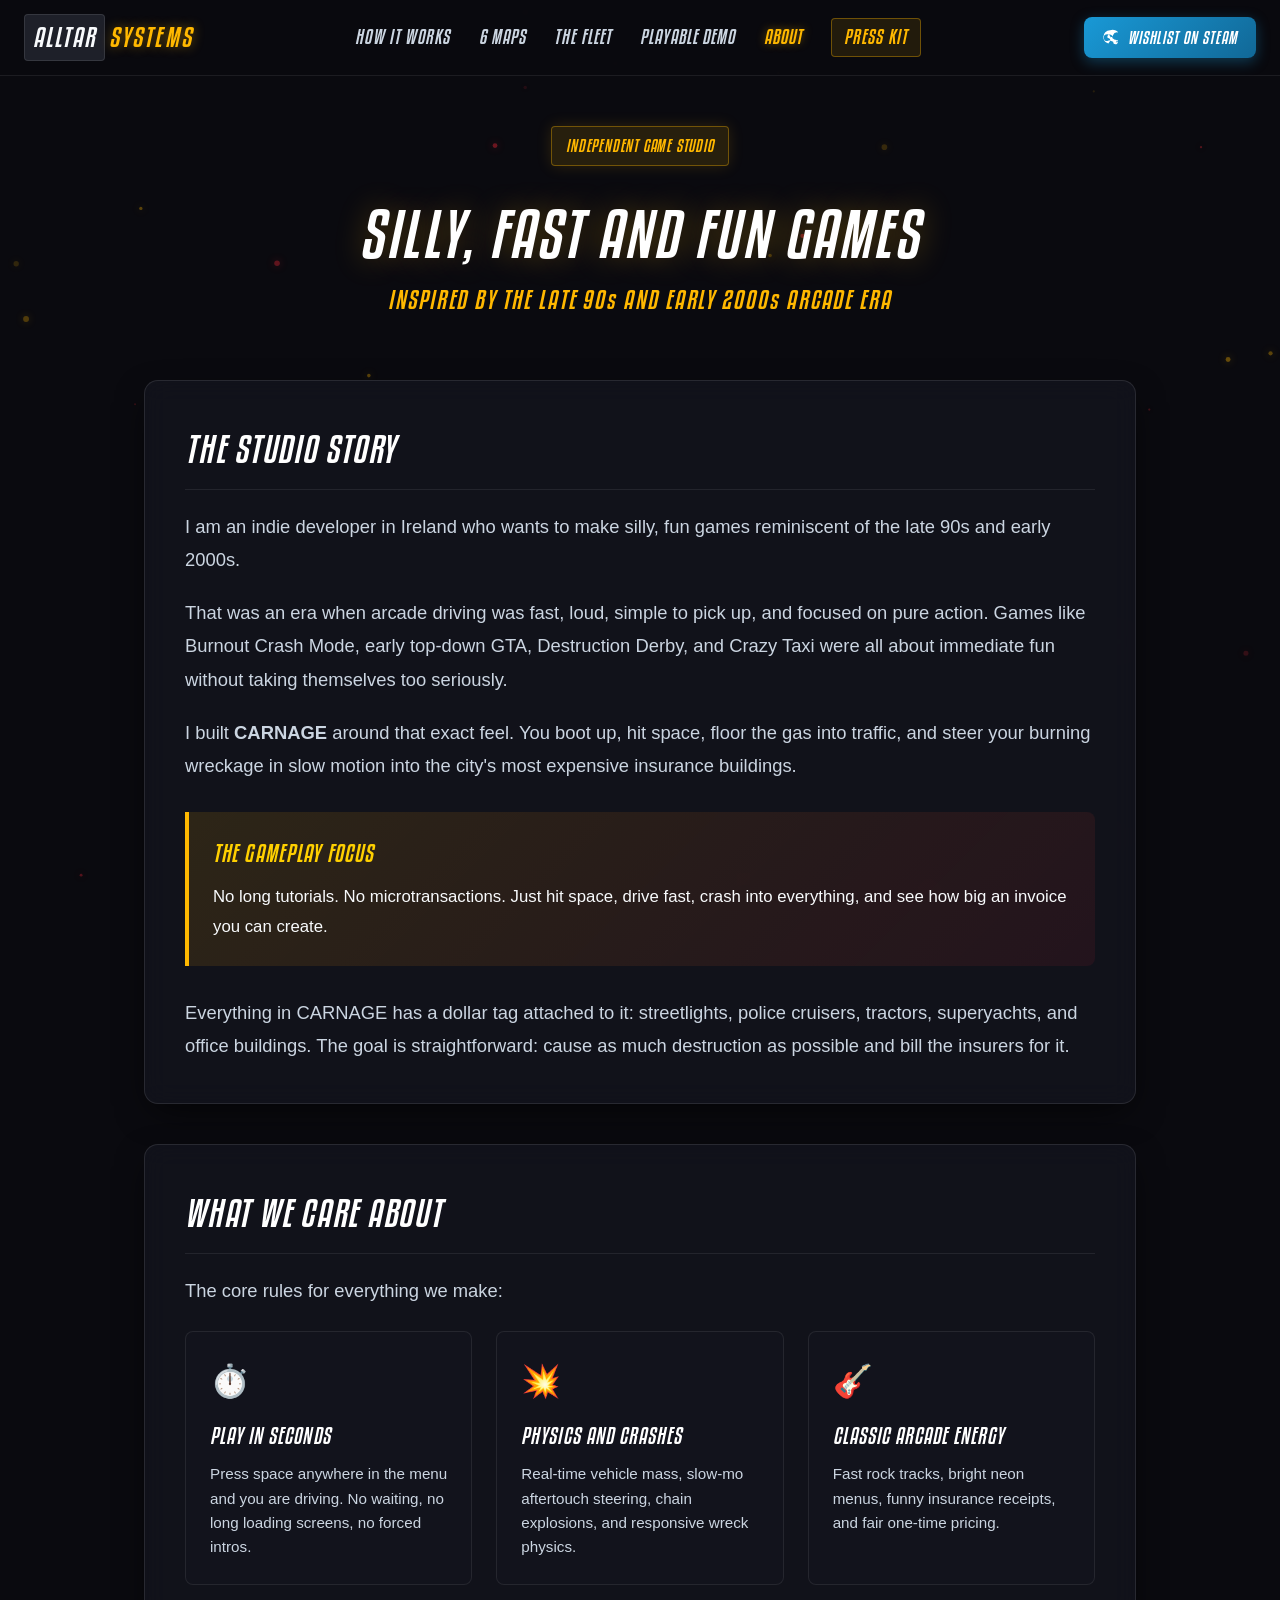
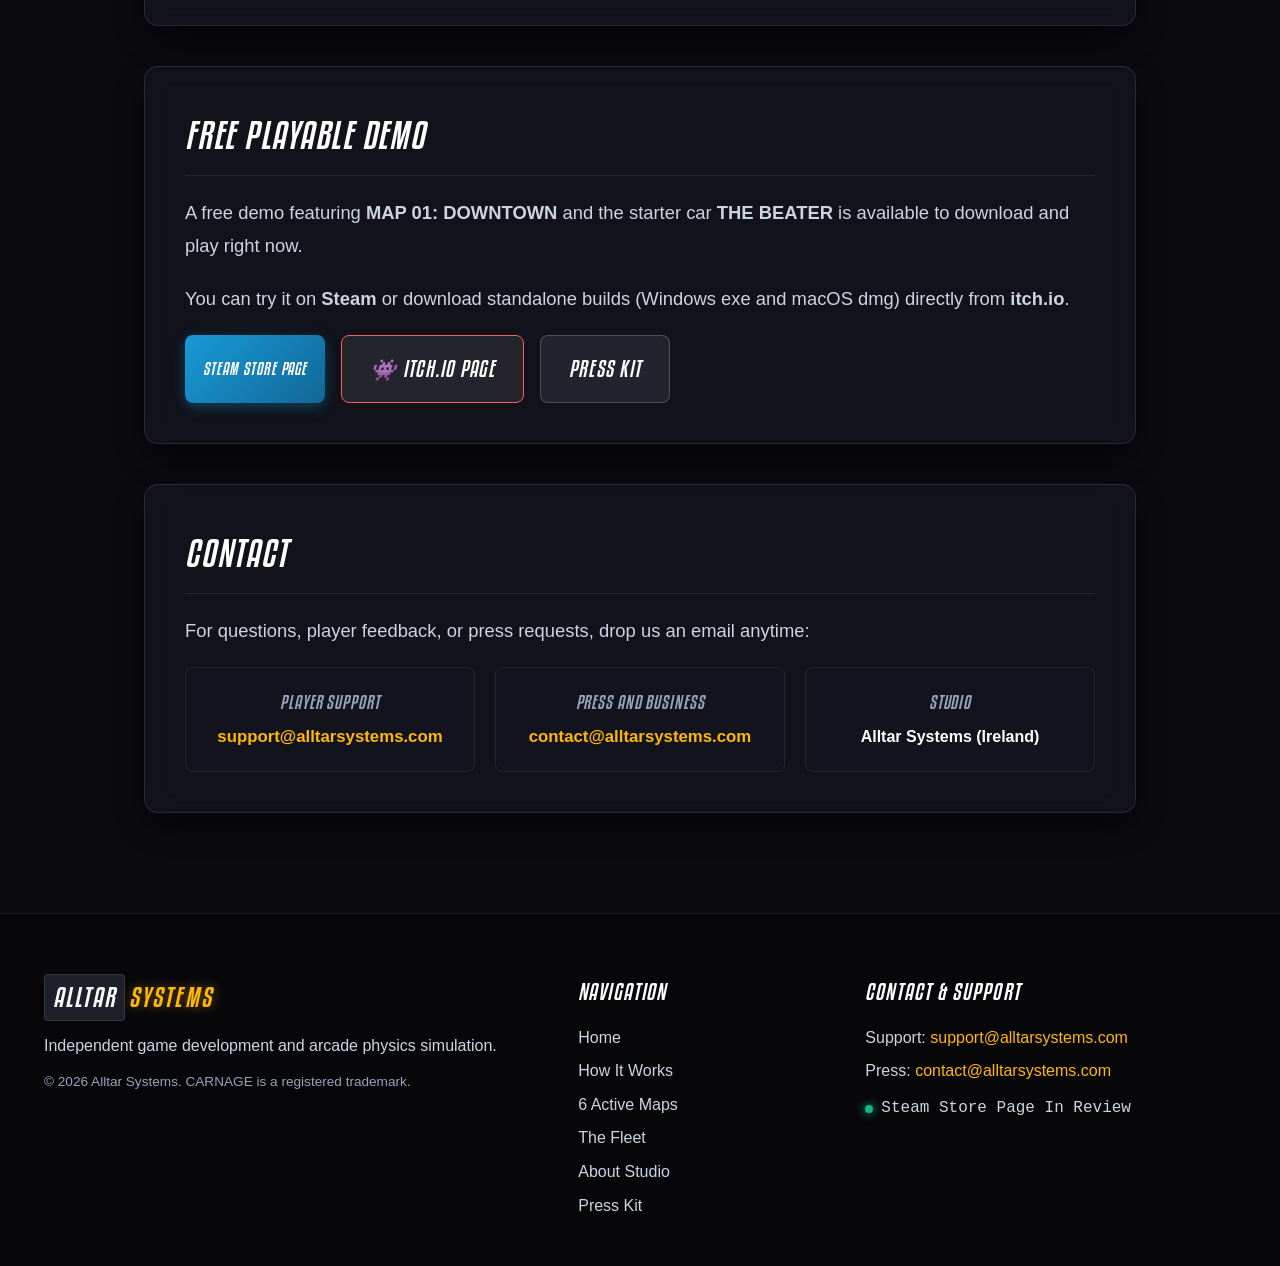
==== commit 08daf289: "Update Steam store and demo links to live CARNAGE App ID 5117390 and add trailer section" ====
--- a/about.html
+++ b/about.html
@@ -201,7 +201,7 @@
       </nav>
 
       <div class="nav-cta">
-        <a href="https://store.steampowered.com/app/1288244" target="_blank" rel="noopener" class="btn btn-steam-small">
+        <a href="https://store.steampowered.com/app/5117390/CARNAGE/" target="_blank" rel="noopener" class="btn btn-steam-small">
           <svg class="steam-icon" viewBox="0 0 24 24" width="16" height="16" fill="currentColor">
             <path d="M12 2a10 10 0 0 0-10 10c0 4.7 3.2 8.6 7.6 9.7l2.8-4.1c-.2-.5-.3-1-.3-1.6 0-.3 0-.6.1-.9L8 12.8A3.6 3.6 0 0 1 8 12a3.8 3.8 0 0 1 3.8-3.8c2.1 0 3.8 1.7 3.8 3.8 0 .5-.1 1-.3 1.5l3.9 2.7c.3-.1.6-.2 1-.2 1.9 0 3.5 1.6 3.5 3.5 0 1.9-1.6 3.5-3.5 3.5a3.5 3.5 0 0 1-3.5-3.5v-.3L10.7 17a4.9 4.9 0 0 1-2.9 1 5 5 0 0 1-5-5 5 5 0 0 1 5-5c2.6 0 4.8 2 5 4.6l3.5-2.4c.1-.4.2-.7.4-1.1a5.9 5.9 0 0 1 5.8-4.1 6 6 0 0 1 6 6c0 3.2-2.5 5.8-5.6 6l-2.4 3.5A10 10 0 0 0 12 2z"/>
           </svg>
@@ -279,7 +279,7 @@
         You can try it on <strong>Steam</strong> or download standalone builds (Windows exe and macOS dmg) directly from <strong>itch.io</strong>.
       </p>
       <div style="display: flex; gap: 16px; margin-top: 20px; flex-wrap: wrap;">
-        <a href="https://store.steampowered.com/app/1288244" target="_blank" rel="noopener" class="btn btn-steam-small">
+        <a href="https://store.steampowered.com/app/5117390/CARNAGE/" target="_blank" rel="noopener" class="btn btn-steam-small">
           Steam Store Page
         </a>
         <a href="https://alltarsystems.itch.io/carnage" target="_blank" rel="noopener" class="btn btn-secondary" style="border-color: #fa5c5c; color: #fff;">
--- a/styles.css
+++ b/styles.css
@@ -248,6 +248,29 @@
   transform: translateY(-3px);
 }
 
+.btn-trailer {
+  background: linear-gradient(135deg, #e63946 0%, #b3121f 100%);
+  color: #fff;
+  padding: 16px 32px;
+  font-size: 1.4rem;
+  border-radius: var(--radius-md);
+  box-shadow: 0 8px 25px rgba(230, 57, 70, 0.45);
+  border: 1px solid rgba(255, 107, 107, 0.5);
+  display: inline-flex;
+  align-items: center;
+  gap: 10px;
+}
+
+.btn-trailer:hover {
+  background: linear-gradient(135deg, #ff4757 0%, #c01422 100%);
+  box-shadow: 0 10px 30px rgba(255, 42, 58, 0.7);
+  transform: translateY(-3px);
+}
+
+.btn-trailer svg {
+  flex-shrink: 0;
+}
+
 /* ==========================================================================
    Hero Section
    ========================================================================== */
@@ -385,6 +408,61 @@
   padding: 4px 12px;
   border-radius: var(--radius-sm);
   letter-spacing: 0.05em;
+}
+
+.hero-play-overlay {
+  position: absolute;
+  inset: 0;
+  display: flex;
+  flex-direction: column;
+  align-items: center;
+  justify-content: center;
+  gap: 12px;
+  background: rgba(0, 0, 0, 0.45);
+  opacity: 0;
+  transition: opacity 0.25s ease;
+  cursor: pointer;
+  text-decoration: none;
+}
+
+.hero-gif-card:hover .hero-play-overlay {
+  opacity: 1;
+}
+
+.hero-play-btn-circle {
+  width: 64px;
+  height: 64px;
+  border-radius: 50%;
+  background: rgba(255, 42, 58, 0.92);
+  border: 2px solid #ffffff;
+  display: flex;
+  align-items: center;
+  justify-content: center;
+  box-shadow: 0 0 30px rgba(255, 42, 58, 0.85);
+  transform: scale(0.92);
+  transition: transform 0.2s ease, background-color 0.2s ease;
+}
+
+.hero-play-btn-circle svg {
+  margin-left: 4px;
+  fill: #fff;
+}
+
+.hero-gif-card:hover .hero-play-btn-circle {
+  transform: scale(1.08);
+}
+
+.hero-play-label {
+  font-family: var(--font-display);
+  font-style: italic;
+  color: #fff;
+  font-size: 1.15rem;
+  letter-spacing: 0.08em;
+  background: rgba(10, 10, 15, 0.88);
+  padding: 5px 16px;
+  border-radius: var(--radius-sm);
+  border: 1px solid rgba(255, 255, 255, 0.25);
+  text-shadow: 0 2px 4px rgba(0,0,0,0.8);
 }
 
 /* Receipt Hologram */
@@ -465,6 +543,108 @@
 }
 
 /* ==========================================================================
+   Official Gameplay Trailer Section
+   ========================================================================== */
+.trailer-section {
+  padding: 85px 0;
+  background: linear-gradient(180deg, rgba(10, 10, 15, 0.8) 0%, rgba(26, 12, 18, 0.95) 50%, rgba(10, 10, 15, 0.85) 100%);
+  border-top: 1px solid rgba(255, 42, 58, 0.3);
+  border-bottom: 1px solid rgba(255, 42, 58, 0.3);
+  position: relative;
+}
+
+.trailer-container {
+  max-width: 1080px;
+  margin: 36px auto 0;
+}
+
+.trailer-frame {
+  position: relative;
+  background: #000;
+  border-radius: var(--radius-lg);
+  overflow: hidden;
+  border: 2px solid rgba(255, 42, 58, 0.45);
+  box-shadow: 0 20px 60px rgba(0, 0, 0, 0.9), 0 0 35px rgba(255, 42, 58, 0.3);
+}
+
+.trailer-top-bar {
+  display: flex;
+  align-items: center;
+  justify-content: space-between;
+  padding: 12px 20px;
+  background: rgba(14, 15, 22, 0.96);
+  border-bottom: 1px solid rgba(255, 255, 255, 0.1);
+  font-family: var(--font-mono);
+  font-size: 0.85rem;
+}
+
+.trailer-rec-indicator {
+  display: flex;
+  align-items: center;
+  gap: 10px;
+  color: var(--text-muted);
+}
+
+.rec-dot {
+  width: 10px;
+  height: 10px;
+  border-radius: 50%;
+  background: var(--accent-red);
+  box-shadow: 0 0 10px var(--accent-red);
+  animation: pulse-red 1.5s infinite;
+}
+
+@keyframes pulse-red {
+  0%, 100% { opacity: 1; transform: scale(1); }
+  50% { opacity: 0.35; transform: scale(0.85); }
+}
+
+.rec-text {
+  font-weight: 700;
+  letter-spacing: 0.08em;
+  color: #fff;
+}
+
+.trailer-duration {
+  color: var(--accent-gold);
+  font-weight: 700;
+  letter-spacing: 0.05em;
+}
+
+.trailer-video {
+  width: 100%;
+  display: block;
+  aspect-ratio: 16 / 9;
+  background: #000;
+  outline: none;
+}
+
+.trailer-footer-bar {
+  display: flex;
+  align-items: center;
+  justify-content: space-between;
+  margin-top: 20px;
+  flex-wrap: wrap;
+  gap: 16px;
+}
+
+.trailer-feature-pills {
+  display: flex;
+  flex-wrap: wrap;
+  gap: 10px;
+}
+
+.trailer-pill {
+  font-family: var(--font-mono);
+  font-size: 0.85rem;
+  background: rgba(255, 255, 255, 0.05);
+  border: 1px solid rgba(255, 255, 255, 0.12);
+  padding: 6px 14px;
+  border-radius: var(--radius-sm);
+  color: var(--text-muted);
+}
+
+/* ==========================================================================
    Section Global Headers
    ========================================================================== */
 .section {
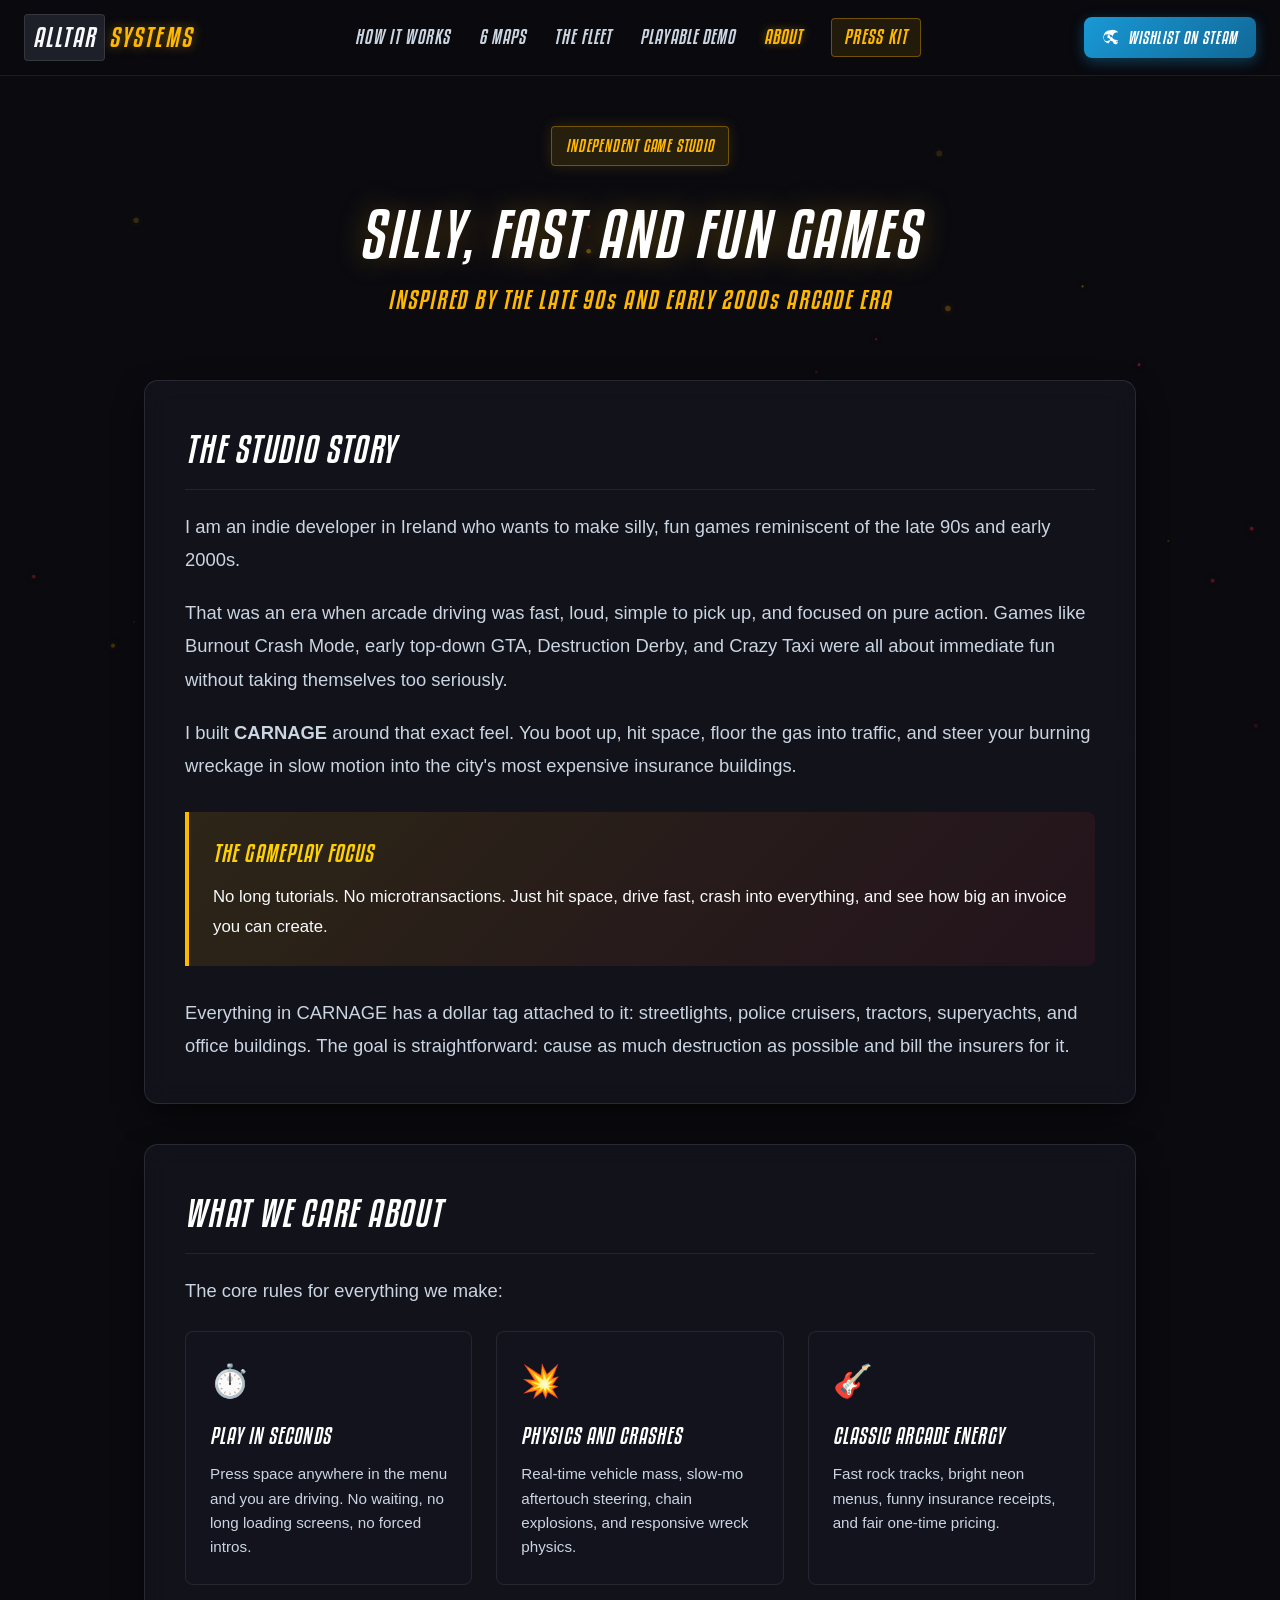
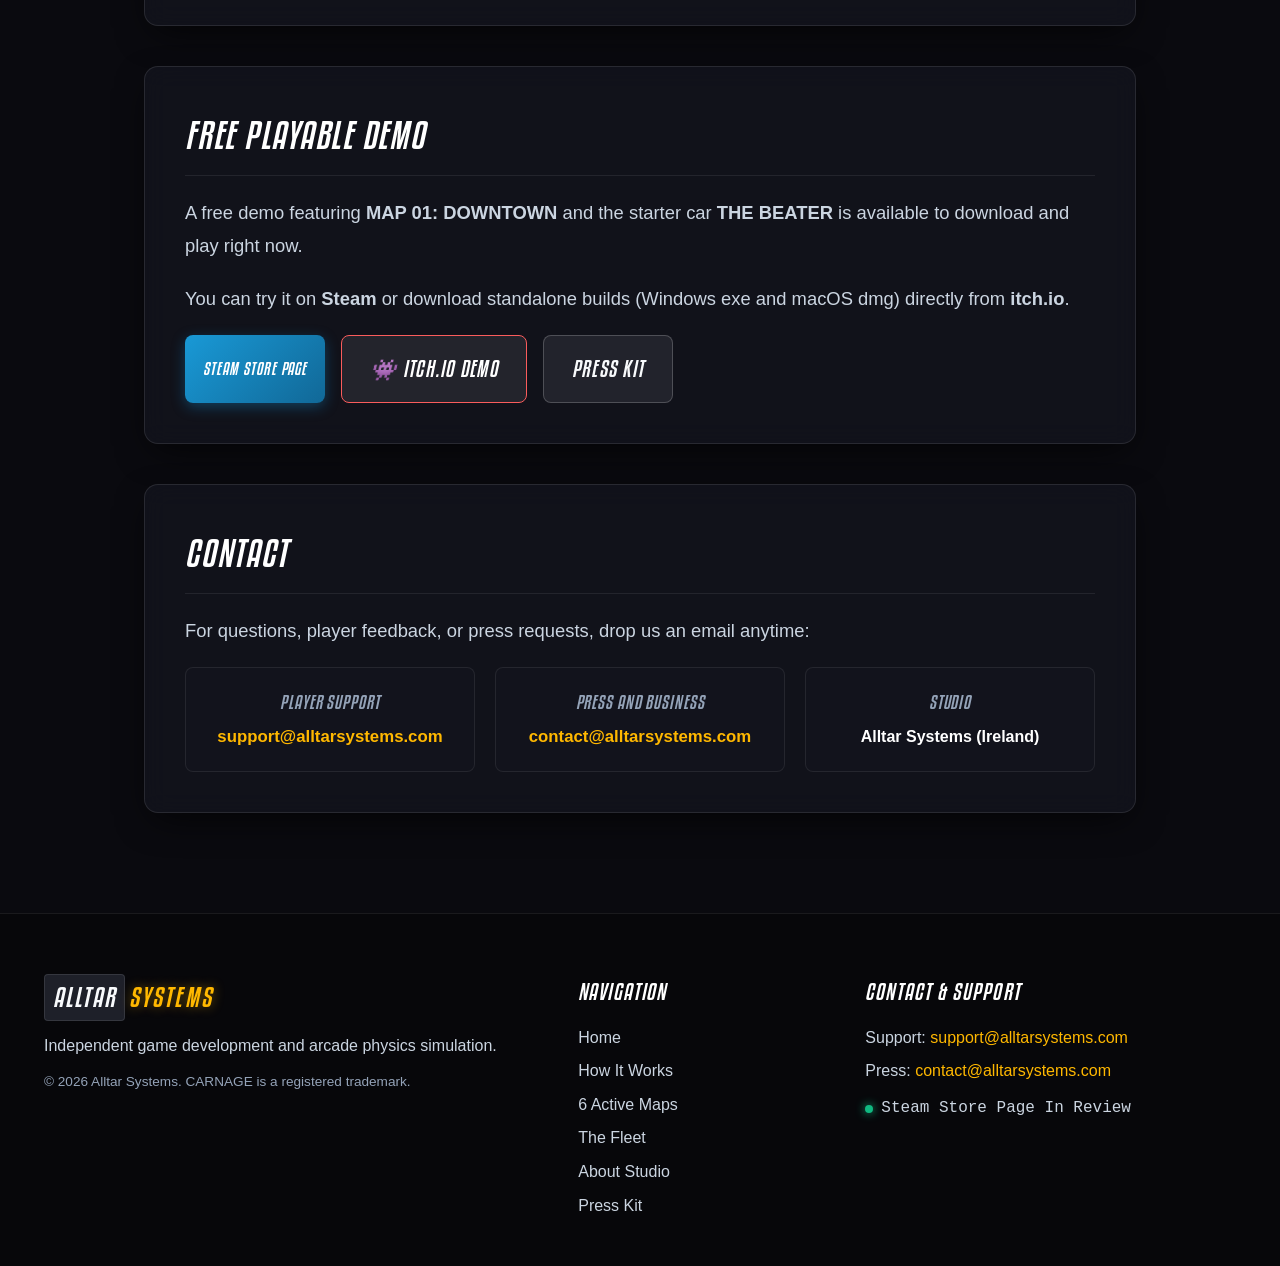
==== commit 9260cb9e: "Add itch.io playable demo embed widget and update demo links" ====
--- a/about.html
+++ b/about.html
@@ -282,8 +282,8 @@
         <a href="https://store.steampowered.com/app/5117390/CARNAGE/" target="_blank" rel="noopener" class="btn btn-steam-small">
           Steam Store Page
         </a>
-        <a href="https://alltarsystems.itch.io/carnage" target="_blank" rel="noopener" class="btn btn-secondary" style="border-color: #fa5c5c; color: #fff;">
-          👾 itch.io Page
+        <a href="https://alltarsystems.itch.io/carnage-playable-demo" target="_blank" rel="noopener" class="btn btn-secondary" style="border-color: #fa5c5c; color: #fff;">
+          👾 itch.io Demo
         </a>
         <a href="presskit.html" class="btn btn-secondary">
           Press Kit
